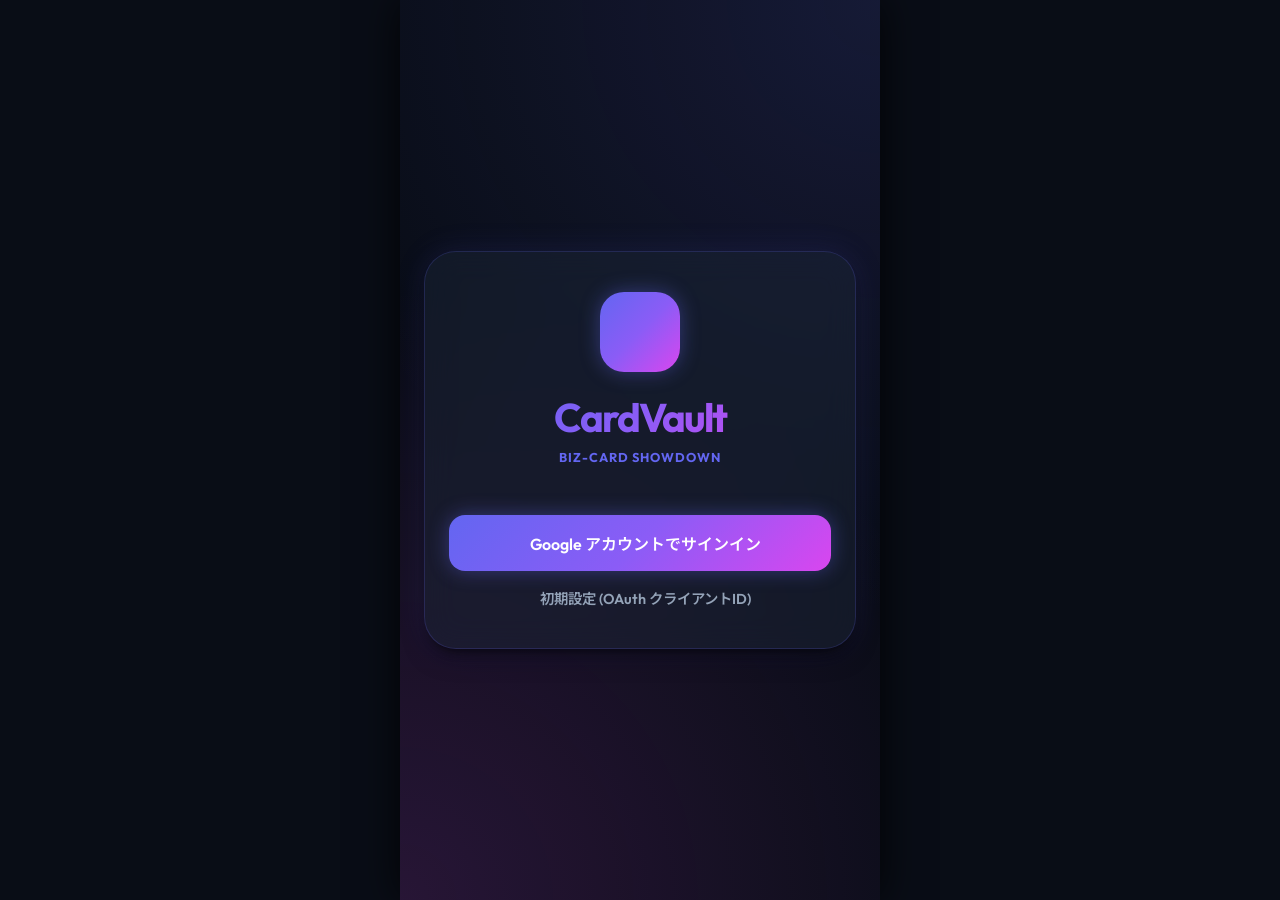
==== index.html @ 09d4449b "Rename app to CardVault and rewrite README for current feature set Update page title, manifest name," ====
<!DOCTYPE html>
<html lang="ja">
<head>
  <meta charset="UTF-8">
  <meta name="viewport" content="width=device-width, initial-scale=1.0, maximum-scale=1.0, user-scalable=no">
  <title>CardVault</title>
  
  <!-- PWA Settings -->
  <link rel="manifest" href="manifest.json">
  <meta name="theme-color" content="#0f172a">
  <link rel="apple-touch-icon" href="icon.svg">
  
  <!-- Google Fonts & Lucide Icons -->
  <link rel="preconnect" href="https://fonts.googleapis.com">
  <link rel="preconnect" href="https://fonts.gstatic.com" crossorigin>
  <link href="https://fonts.googleapis.com/css2?family=Outfit:wght@300;400;500;600;700&family=Noto+Sans+JP:wght@400;500;700&display=swap" rel="stylesheet">
  <script src="https://unpkg.com/lucide@latest"></script>

  <!-- Google Identity Services (GIS) -->
  <script src="https://accounts.google.com/gsi/client" async defer></script>
  
  <link rel="stylesheet" href="style.css">
</head>
<body>
  <div id="app" class="app-container">
    
    <!-- 1. AUTH SCREEN (ログイン画面) -->
    <section id="screen-auth" class="screen active">
      <div class="auth-card glass">
        <div class="auth-logo">
          <div class="logo-icon-wrapper">
            <i data-lucide="contact-2"></i>
          </div>
          <h1>CardVault</h1>
          <p class="app-subtitle">Biz-Card Showdown</p>
        </div>

        <div class="auth-actions">
          <button id="btn-login" class="btn btn-primary btn-lg">
            <i data-lucide="log-in"></i>
            <span data-i18n="btnLogin">Google アカウントでサインイン</span>
          </button>

          <button id="btn-open-setup" class="btn btn-text">
            <i data-lucide="settings"></i>
            <span data-i18n="btnOpenSetup">初期設定 (OAuth クライアントID)</span>
          </button>
        </div>
      </div>
    </section>

    <!-- 2. MAIN SCREEN (メイン・スワイプ名刺一覧画面) -->
    <section id="screen-main" class="screen">
      <!-- 検索・フィルターヘッダー -->
      <header class="main-header glass">
        <div class="header-top">
          <div class="app-title">
            <i data-lucide="contact-2"></i>
            <span>CardVault</span>
          </div>
          <div class="header-actions">
            <button id="btn-sync" class="btn-icon" title="同期" data-i18n-title="titleSync">
              <i data-lucide="rotate-cw"></i>
            </button>
            <button id="btn-add-card" class="btn-icon btn-add" title="新規登録" data-i18n-title="titleAdd">
              <i data-lucide="plus"></i>
            </button>
            <button id="btn-kassen" class="btn-icon" title="合戦モード" data-i18n-title="titleKassen">
              <i data-lucide="swords"></i>
            </button>
            <button id="btn-settings" class="btn-icon" title="設定" data-i18n-title="titleSettings">
              <i data-lucide="settings"></i>
            </button>
          </div>
        </div>
        
        <!-- 検索バー -->
        <div class="search-bar">
          <i data-lucide="search"></i>
          <input type="text" id="search-input" placeholder="名前・アルファベットで検索..." data-i18n-placeholder="searchPlaceholder" autocomplete="off">
          <button id="btn-clear-search" class="btn-clear hidden">
            <i data-lucide="x"></i>
          </button>
        </div>

        <!-- タグフィルター (横スクロール) -->
        <div class="tag-filter-container">
          <div id="tag-filters" class="tag-filters">
            <button class="tag-filter-item active" data-tag="all" data-i18n="tagAll">すべて</button>
            <!-- 動的にタグが追加されます -->
          </div>
        </div>
      </header>

      <!-- スワイプカードエリア -->
      <main class="card-viewer-container">
        <!-- カードスタック（Tinder風フリック）またはスライダー -->
        <div id="card-deck" class="card-deck">
          <!-- JSで動的にカードが挿入されます -->
          <div class="empty-state">
            <i data-lucide="inbox"></i>
            <p data-i18n="emptyNoCards">名刺が登録されていません</p>
            <button id="btn-empty-add" class="btn btn-primary">
              <i data-lucide="plus"></i>
              <span data-i18n="emptyAddFirst">最初の一枚を登録する</span>
            </button>
          </div>
        </div>

        <!-- ページネーション・操作インジケータ -->
        <div id="card-indicator" class="card-indicator hidden">
          <button id="btn-prev-card" class="indicator-btn"><i data-lucide="chevron-left"></i></button>
          <span id="card-counter">0 / 0</span>
          <button id="btn-next-card" class="indicator-btn"><i data-lucide="chevron-right"></i></button>
        </div>
      </main>
    </section>

    <!-- 3. ADD CARD SCREEN (名刺新規登録モーダル/画面) -->
    <section id="screen-add" class="screen">
      <div class="screen-content glass-fullscreen">
        <header class="sub-header">
          <button id="btn-cancel-add" class="btn-back">
            <i data-lucide="arrow-left"></i>
          </button>
          <h2 id="add-screen-title">新規名刺登録</h2>
          <div></div>
        </header>

        <form id="form-add-card" class="form-container">
          <!-- 画像撮影・選択エリア -->
          <div class="photo-upload-container">
            <div id="photo-preview-wrapper" class="photo-preview-wrapper">
              <img id="photo-preview" src="" alt="名刺プレビュー" data-i18n-alt="photoAlt" class="hidden">
              <div id="photo-placeholder" class="photo-placeholder">
                <i data-lucide="camera"></i>
                <span data-i18n="photoPlaceholder">名刺を撮影または画像を選択</span>
              </div>
            </div>
            <input type="file" id="input-file" accept="image/*" capture="environment" class="hidden">
            <div class="photo-buttons">
              <button type="button" id="btn-capture" class="btn btn-secondary">
                <i data-lucide="camera"></i>
                <span data-i18n="btnCapture">写真を撮る</span>
              </button>
              <button type="button" id="btn-gallery" class="btn btn-secondary">
                <i data-lucide="image"></i>
                <span data-i18n="btnGallery">アルバムから選択</span>
              </button>
            </div>
          </div>

          <!-- 入力項目 -->
          <div class="form-fields">
            <div class="form-group">
              <label for="input-name" data-i18n="labelName">氏名 / 会社名</label>
              <input type="text" id="input-name" placeholder="例：山田 太郎 / 株式会社サンプル" data-i18n-placeholder="placeholderName" required>
            </div>

            <div class="form-group">
              <label for="input-alphabet" data-i18n="labelAlphabet">検索用アルファベット (半角英数)</label>
              <input type="text" id="input-alphabet" placeholder="例：Yamada Taro / Sample Inc" data-i18n-placeholder="placeholderAlphabet" required pattern="^[a-zA-Z0-9\s\-]+$" title="半角英数字とスペースのみ入力可能です" data-i18n-title="alphabetPatternTitle">
            </div>

            <div class="form-group">
              <label for="input-registered-month" data-i18n="labelRegisteredMonth">登録年月</label>
              <input type="month" id="input-registered-month" required>
            </div>

            <div class="form-group">
              <label data-i18n="labelTags">タグ付け</label>
              <div class="tag-input-wrapper">
                <input type="text" id="input-tag" placeholder="タグを入力してEnterで追加" data-i18n-placeholder="placeholderTagInput">
                <button type="button" id="btn-add-tag" class="btn btn-secondary btn-sm" data-i18n="btnAddTag">追加</button>
              </div>
              <div id="existing-tags-section" class="existing-tags-section hidden">
                <span class="existing-tags-label" data-i18n="labelExistingTags">既存のタグから選択</span>
                <div id="existing-tags-list" class="existing-tags-list">
                  <!-- 動的に既存タグの候補が表示されます -->
                </div>
              </div>
              <div id="added-tags-list" class="added-tags-list">
                <!-- 動的に追加されたタグが表示されます -->
              </div>
            </div>

            <div class="form-group">
              <label for="input-memo" data-i18n="labelMemo">メモ</label>
              <textarea id="input-memo" rows="4" placeholder="面談内容や特徴など、自由にメモを残せます" data-i18n-placeholder="placeholderMemo"></textarea>
            </div>
          </div>

          <div class="form-actions">
            <button type="submit" id="btn-submit-card" class="btn btn-primary btn-lg btn-block">
              <i data-lucide="cloud-upload" id="btn-submit-icon"></i>
              <span id="btn-submit-text">Google ドライブへ保存</span>
            </button>
          </div>
        </form>
      </div>
    </section>

    <!-- 4. SETTINGS SCREEN (設定モーダル/画面) -->
    <section id="screen-settings" class="screen">
      <div class="screen-content glass-fullscreen">
        <header class="sub-header">
          <button id="btn-close-settings" class="btn-back">
            <i data-lucide="arrow-left"></i>
          </button>
          <h2 data-i18n="headingSettings">アプリ設定</h2>
          <div></div>
        </header>

        <div class="settings-container">
          <div class="settings-section glass-card">
            <h3 data-i18n="headingLanguage">言語</h3>
            <div id="lang-switch" class="lang-switch">
              <button type="button" class="lang-switch-btn" data-lang="ja">日本語</button>
              <button type="button" class="lang-switch-btn" data-lang="en">English</button>
            </div>
          </div>

          <div class="settings-section glass-card">
            <h3 data-i18n="headingOAuth">Google API 認証設定</h3>
            <p class="section-desc" data-i18n="oauthDesc">Google Driveへアクセスするため、ご自身の Google Cloud Console で作成したOAuthクライアントIDを入力してください。</p>

            <div class="form-group">
              <label for="input-client-id" data-i18n="labelClientId">OAuth クライアントID</label>
              <input type="text" id="input-client-id" placeholder="xxxx-xxxx.apps.googleusercontent.com">
            </div>

            <button id="btn-save-settings" class="btn btn-primary" data-i18n="btnSaveSettings">設定を保存</button>
          </div>

          <div class="settings-section glass-card">
            <h3 data-i18n="headingAccount">アカウント</h3>
            <div class="account-info">
              <div class="user-profile">
                <div id="user-avatar" class="user-avatar">
                  <i data-lucide="user"></i>
                </div>
                <div class="user-details">
                  <span id="user-name" class="user-name">未サインイン</span>
                  <span id="user-email" class="user-email">-</span>
                </div>
              </div>
              <button id="btn-logout" class="btn btn-danger btn-block">
                <i data-lucide="log-out"></i>
                <span data-i18n="btnLogout">ログアウト</span>
              </button>
            </div>
          </div>

          <div class="settings-section glass-card">
            <h3 data-i18n="headingAppInfo">アプリ情報</h3>
            <ul class="info-list">
              <li>
                <span data-i18n="infoVersion">バージョン</span>
                <span>1.0.0 (PWA)</span>
              </li>
              <li>
                <span data-i18n="infoStorage">ストレージ</span>
                <span data-i18n="infoStorageValue">Google ドライブ (BusinessCardManagerApp フォルダ)</span>
              </li>
            </ul>
          </div>
        </div>
      </div>
    </section>

    <!-- 5. KASSEN MODE SCREEN (合戦モード・完全ユーモア機能) -->
    <section id="screen-kassen" class="screen">
      <div class="screen-content glass-fullscreen">
        <header class="sub-header">
          <button id="btn-close-kassen" class="btn-back">
            <i data-lucide="arrow-left"></i>
          </button>
          <h2 data-i18n="headingKassen">合戦モード</h2>
          <div></div>
        </header>

        <div class="kassen-container">
          <div id="kassen-mode-switch" class="kassen-mode-switch">
            <button type="button" class="kassen-mode-btn active" data-mode="tag" data-i18n="modeTag">タグモード</button>
            <button type="button" class="kassen-mode-btn" data-mode="initial" data-i18n="modeInitial">イニシャルモード</button>
          </div>

          <div class="kassen-map-wrapper">
            <svg id="kassen-map" class="kassen-map" viewBox="-10 -10 20 20" preserveAspectRatio="xMidYMid meet"></svg>
            <div id="kassen-empty-state" class="kassen-empty-state hidden">
              <i data-lucide="map"></i>
              <p data-i18n="mapEmpty">名刺が登録されると大陸が生まれます</p>
            </div>
            <div id="kassen-hex-popup" class="kassen-hex-popup hidden"></div>
          </div>

          <div id="kassen-legend" class="kassen-legend"></div>

          <button id="btn-start-kassen" class="btn btn-primary btn-lg btn-block">
            <i data-lucide="swords"></i>
            <span data-i18n="btnStartKassen">合戦開始</span>
          </button>

          <div id="kassen-commentary" class="kassen-commentary hidden">
            <p id="kassen-commentary-text" class="kassen-commentary-text"></p>
            <button id="btn-skip-kassen" class="btn btn-secondary btn-block">
              <i data-lucide="fast-forward"></i>
              <span data-i18n="btnSkipKassen">スキップ</span>
            </button>
          </div>

          <div id="kassen-result" class="kassen-result hidden"></div>
        </div>
      </div>
    </section>

    <!-- 全画面ローディングオーバーレイ -->
    <div id="loading-overlay" class="loading-overlay hidden">
      <div class="spinner-wrapper">
        <div class="spinner"></div>
        <p id="loading-text">読み込み中...</p>
      </div>
    </div>

    <!-- トースト通知 -->
    <div id="toast" class="toast hidden">
      <span id="toast-message">メッセージ</span>
    </div>

  </div>

  <script src="app.js"></script>
</body>
</html>
---- style.css ----
/* -----------------------------------------
   RESET & SYSTEM VARIABLES
----------------------------------------- */
:root {
  --bg-primary: #090d16;
  --bg-secondary: #131a26;
  --bg-glass: rgba(30, 41, 59, 0.45);
  --bg-glass-heavy: rgba(15, 23, 42, 0.85);
  
  --border-glass: rgba(255, 255, 255, 0.08);
  --border-glow: rgba(99, 102, 241, 0.2);

  --accent-indigo: #6366f1;
  --accent-purple: #8b5cf6;
  --accent-pink: #d946ef;
  --accent-gradient: linear-gradient(135deg, #6366f1 0%, #8b5cf6 50%, #d946ef 100%);
  --accent-glow: 0 0 20px rgba(99, 102, 241, 0.4);

  --text-primary: #f8fafc;
  --text-secondary: #94a3b8;
  --text-muted: #64748b;
  --text-on-accent: #ffffff;

  --color-danger: #ef4444;
  --color-success: #10b981;

  --font-family: 'Outfit', 'Noto Sans JP', -apple-system, BlinkMacSystemFont, "Segoe UI", Roboto, sans-serif;
  --transition-smooth: all 0.3s cubic-bezier(0.25, 0.8, 0.25, 1);
  --shadow-lg: 0 10px 25px -5px rgba(0, 0, 0, 0.5), 0 8px 10px -6px rgba(0, 0, 0, 0.5);
  --shadow-glow: 0 0 30px rgba(99, 102, 241, 0.15);
}

* {
  box-sizing: border-box;
  margin: 0;
  padding: 0;
  -webkit-tap-highlight-color: transparent;
  user-select: none;
}

body {
  font-family: var(--font-family);
  background-color: var(--bg-primary);
  color: var(--text-primary);
  min-height: 100vh;
  height: 100vh;
  overflow: hidden;
  display: flex;
  justify-content: center;
  align-items: center;
}

/* -----------------------------------------
   APP CONTAINER & BASE SCREEN
----------------------------------------- */
.app-container {
  width: 100%;
  max-width: 480px; /* スマートフォンサイズに制限 */
  height: 100vh;
  position: relative;
  background-color: var(--bg-primary);
  overflow: hidden;
  box-shadow: 0 0 40px rgba(0, 0, 0, 0.8);
}

.screen {
  position: absolute;
  top: 0;
  left: 0;
  width: 100%;
  height: 100%;
  opacity: 0;
  pointer-events: none;
  transform: translateY(15px);
  transition: opacity 0.4s cubic-bezier(0.16, 1, 0.3, 1), transform 0.4s cubic-bezier(0.16, 1, 0.3, 1);
  display: flex;
  flex-direction: column;
  z-index: 1;
}

.screen.active {
  opacity: 1;
  pointer-events: auto;
  transform: translateY(0);
  z-index: 10;
}

/* Glassmorphism utility */
.glass {
  background: var(--bg-glass);
  backdrop-filter: blur(16px);
  -webkit-backdrop-filter: blur(16px);
  border: 1px solid var(--border-glass);
}

.glass-fullscreen {
  background: var(--bg-glass-heavy);
  backdrop-filter: blur(24px);
  -webkit-backdrop-filter: blur(24px);
  height: 100%;
  overflow-y: auto;
}

/* -----------------------------------------
   1. AUTH SCREEN (ログイン画面)
----------------------------------------- */
#screen-auth {
  display: flex;
  justify-content: center;
  align-items: center;
  padding: 24px;
  background: radial-gradient(circle at top right, rgba(99, 102, 241, 0.15) 0%, transparent 60%),
              radial-gradient(circle at bottom left, rgba(217, 70, 239, 0.15) 0%, transparent 60%);
}

.auth-card {
  width: 100%;
  padding: 40px 24px;
  border-radius: 32px;
  text-align: center;
  box-shadow: var(--shadow-lg), var(--shadow-glow);
  border: 1px solid var(--border-glow);
}

.auth-logo {
  margin-bottom: 48px;
}

.logo-icon-wrapper {
  width: 80px;
  height: 80px;
  margin: 0 auto 20px;
  background: var(--accent-gradient);
  border-radius: 24px;
  display: flex;
  justify-content: center;
  align-items: center;
  box-shadow: var(--accent-glow);
}

.logo-icon-wrapper i {
  width: 40px;
  height: 40px;
  color: var(--text-on-accent);
}

.auth-logo h1 {
  font-size: 2.5rem;
  font-weight: 700;
  letter-spacing: -0.05em;
  background: var(--accent-gradient);
  -webkit-background-clip: text;
  -webkit-text-fill-color: transparent;
  margin-bottom: 12px;
}

.auth-logo p {
  color: var(--text-secondary);
  font-size: 0.95rem;
  line-height: 1.5;
  padding: 0 10px;
}

.auth-logo p.app-subtitle {
  color: var(--accent-indigo);
  font-size: 0.8rem;
  font-weight: 700;
  letter-spacing: 0.08em;
  text-transform: uppercase;
  margin-top: -6px;
  margin-bottom: 12px;
  padding: 0;
}

.auth-actions {
  display: flex;
  flex-direction: column;
  gap: 16px;
}

/* -----------------------------------------
   BUTTONS
----------------------------------------- */
.btn {
  display: inline-flex;
  align-items: center;
  justify-content: center;
  gap: 10px;
  border: none;
  border-radius: 16px;
  font-family: var(--font-family);
  font-weight: 600;
  cursor: pointer;
  transition: var(--transition-smooth);
  outline: none;
}

.btn-primary {
  background: var(--accent-gradient);
  color: var(--text-on-accent);
  box-shadow: var(--accent-glow);
}

.btn-primary:active {
  transform: scale(0.97);
  box-shadow: 0 0 10px rgba(99, 102, 241, 0.2);
}

.btn-secondary {
  background: rgba(255, 255, 255, 0.08);
  color: var(--text-primary);
  border: 1px solid var(--border-glass);
}

.btn-secondary:active {
  background: rgba(255, 255, 255, 0.15);
}

.btn-danger {
  background: rgba(239, 68, 68, 0.15);
  color: var(--color-danger);
  border: 1px solid rgba(239, 68, 68, 0.3);
}

.btn-danger:active {
  background: rgba(239, 68, 68, 0.3);
}

.btn-text {
  background: transparent;
  color: var(--text-secondary);
  font-size: 0.9rem;
}

.btn-text:active {
  color: var(--text-primary);
}

.btn-lg {
  padding: 16px 28px;
  font-size: 1rem;
}

.btn-sm {
  padding: 8px 16px;
  font-size: 0.85rem;
  border-radius: 10px;
}

.btn-block {
  width: 100%;
}

.btn-icon {
  width: 40px;
  height: 40px;
  border-radius: 12px;
  border: 1px solid var(--border-glass);
  background: rgba(255, 255, 255, 0.05);
  color: var(--text-primary);
  display: flex;
  justify-content: center;
  align-items: center;
  cursor: pointer;
  transition: var(--transition-smooth);
}

.btn-icon:active {
  background: rgba(255, 255, 255, 0.15);
  transform: scale(0.95);
}

.btn-icon.btn-add {
  background: var(--accent-gradient);
  border: none;
  box-shadow: 0 0 12px rgba(99, 102, 241, 0.3);
}

/* -----------------------------------------
   2. MAIN SCREEN (ヘッダー・検索・フィルター)
----------------------------------------- */
#screen-main {
  background: radial-gradient(circle at bottom right, rgba(139, 92, 246, 0.08) 0%, transparent 50%),
              radial-gradient(circle at top left, rgba(99, 102, 241, 0.08) 0%, transparent 50%);
}

.main-header {
  padding: 16px 16px 8px;
  border-bottom: 1px solid var(--border-glass);
  display: flex;
  flex-direction: column;
  gap: 12px;
  z-index: 100;
}

.header-top {
  display: flex;
  justify-content: space-between;
  align-items: center;
}

.app-title {
  display: flex;
  align-items: center;
  gap: 8px;
  font-weight: 700;
  font-size: 1.25rem;
  letter-spacing: -0.02em;
  background: var(--accent-gradient);
  -webkit-background-clip: text;
  -webkit-text-fill-color: transparent;
}

.app-title i {
  width: 22px;
  height: 22px;
  color: var(--accent-indigo);
  -webkit-text-fill-color: initial;
}

.header-actions {
  display: flex;
  gap: 8px;
}

/* 検索バー */
.search-bar {
  position: relative;
  display: flex;
  align-items: center;
}

.search-bar i {
  position: absolute;
  left: 12px;
  width: 18px;
  height: 18px;
  color: var(--text-muted);
  pointer-events: none;
}

.search-bar input {
  width: 100%;
  padding: 12px 36px 12px 40px;
  border-radius: 14px;
  border: 1px solid var(--border-glass);
  background: rgba(15, 23, 42, 0.4);
  color: var(--text-primary);
  font-family: var(--font-family);
  font-size: 0.95rem;
  outline: none;
  transition: var(--transition-smooth);
}

.search-bar input:focus {
  border-color: var(--accent-indigo);
  background: rgba(15, 23, 42, 0.7);
  box-shadow: 0 0 10px rgba(99, 102, 241, 0.15);
}

.btn-clear {
  position: absolute;
  right: 12px;
  background: transparent;
  border: none;
  color: var(--text-muted);
  cursor: pointer;
  display: flex;
  align-items: center;
}

.btn-clear i {
  position: static;
  width: 16px;
  height: 16px;
  color: var(--text-muted);
}

.hidden {
  display: none !important;
}

/* タグフィルター（横スクロール） */
.tag-filter-container {
  overflow-x: auto;
  margin: 0 -16px;
  padding: 0 16px;
  scrollbar-width: none; /* Firefox */
}

.tag-filter-container::-webkit-scrollbar {
  display: none; /* Safari/Chrome */
}

.tag-filters {
  display: flex;
  gap: 8px;
  padding-bottom: 4px;
  white-space: nowrap;
}

.tag-filter-item {
  padding: 6px 14px;
  border-radius: 20px;
  border: 1px solid var(--border-glass);
  background: rgba(255, 255, 255, 0.04);
  color: var(--text-secondary);
  font-family: var(--font-family);
  font-size: 0.85rem;
  font-weight: 500;
  cursor: pointer;
  transition: var(--transition-smooth);
}

.tag-filter-item.active {
  background: var(--accent-indigo);
  border-color: var(--accent-indigo);
  color: var(--text-on-accent);
  box-shadow: 0 4px 10px rgba(99, 102, 241, 0.25);
}

/* -----------------------------------------
   CARD VIEWER (スワイプ機能の中核)
----------------------------------------- */
.card-viewer-container {
  flex: 1;
  width: 100%;
  display: flex;
  flex-direction: column;
  justify-content: center;
  align-items: center;
  position: relative;
  padding: 20px 0;
  overflow: hidden;
}

.card-deck {
  width: 100%;
  height: 480px;
  display: flex;
  overflow-x: auto;
  scroll-snap-type: x mandatory;
  scrollbar-width: none;
  -ms-overflow-style: none;
  scroll-behavior: smooth;
  gap: 20px;
  padding: 0 40px;
}

.card-deck::-webkit-scrollbar {
  display: none;
}

/* 各名刺カード */
.business-card {
  flex: 0 0 calc(100vw - 80px);
  max-width: 360px;
  height: 100%;
  scroll-snap-align: center;
  scroll-snap-stop: always;
  position: relative;
  border-radius: 28px;
  overflow: hidden;
  box-shadow: var(--shadow-lg);
  border: 1px solid var(--border-glass);
  background: #1e293b;
  display: flex;
  flex-direction: column;
  transition: transform 0.3s ease, opacity 0.3s ease;
  transform-origin: center;
}

/* スワイプ中のアニメーション（JSで直接制御されるが予備設定） */
.business-card.swiping {
  transition: none;
}

/* カードの背面画像（ぼかし効果用） */
.card-bg-blur {
  position: absolute;
  top: 0;
  left: 0;
  width: 100%;
  height: 100%;
  background-size: cover;
  background-position: center;
  filter: blur(30px) brightness(0.4);
  transform: scale(1.1);
  z-index: 1;
  pointer-events: none;
}

/* 名刺画像エリア */
.card-image-wrapper {
  flex: 1;
  position: relative;
  z-index: 2;
  overflow: hidden;
  display: flex;
  justify-content: center;
  align-items: center;
  background: rgba(0, 0, 0, 0.2);
  margin: 12px;
  border-radius: 20px;
  border: 1px solid rgba(255, 255, 255, 0.05);
}

.card-image {
  max-width: 100%;
  max-height: 100%;
  object-fit: contain;
  box-shadow: 0 4px 15px rgba(0, 0, 0, 0.3);
}

/* カード情報エリア */
.card-info {
  position: relative;
  z-index: 2;
  padding: 16px 20px 24px;
  background: linear-gradient(to top, rgba(15, 23, 42, 0.95) 0%, rgba(15, 23, 42, 0.7) 100%);
  border-top: 1px solid var(--border-glass);
}

.card-info .name-row {
  display: flex;
  justify-content: space-between;
  align-items: flex-start;
  margin-bottom: 8px;
}

.card-actions {
  display: flex;
  align-items: center;
  gap: 2px;
}

.card-info h3 {
  font-size: 1.3rem;
  font-weight: 700;
  color: var(--text-primary);
}

.card-info .alphabet {
  font-size: 0.85rem;
  color: var(--text-secondary);
  font-weight: 500;
  text-transform: uppercase;
  letter-spacing: 0.05em;
  margin-top: 2px;
}

.card-registered-month {
  display: inline-flex;
  align-items: center;
  gap: 4px;
  margin-top: 6px;
  font-size: 0.75rem;
  font-weight: 500;
  color: var(--text-muted);
}

.card-registered-month i {
  width: 12px;
  height: 12px;
}

.card-tags {
  display: flex;
  flex-wrap: wrap;
  gap: 6px;
  margin-top: 10px;
}

.card-tag {
  font-size: 0.75rem;
  font-weight: 600;
  padding: 4px 10px;
  border-radius: 8px;
  background: rgba(99, 102, 241, 0.15);
  color: #a5b4fc;
  border: 1px solid rgba(99, 102, 241, 0.3);
}

.card-memo {
  margin-top: 10px;
  padding-top: 10px;
  border-top: 1px solid var(--border-glass);
  font-size: 0.85rem;
  line-height: 1.5;
  color: var(--text-secondary);
  white-space: pre-wrap;
  word-break: break-word;
  max-height: 4.5em;
  overflow-y: auto;
}

/* ページインジケーター */
.card-indicator {
  display: flex;
  align-items: center;
  gap: 16px;
  margin-top: 16px;
  font-weight: 600;
  font-size: 0.9rem;
  color: var(--text-secondary);
  z-index: 10;
}

.indicator-btn {
  background: transparent;
  border: none;
  color: var(--text-secondary);
  cursor: pointer;
  display: flex;
  align-items: center;
  justify-content: center;
  width: 32px;
  height: 32px;
  border-radius: 50%;
  transition: var(--transition-smooth);
}

.indicator-btn:active {
  background: rgba(255, 255, 255, 0.08);
  color: var(--text-primary);
}

/* 空ステート */
.empty-state {
  display: flex;
  flex-direction: column;
  justify-content: center;
  align-items: center;
  text-align: center;
  padding: 40px 20px;
  color: var(--text-secondary);
}

.empty-state i {
  width: 64px;
  height: 64px;
  color: var(--text-muted);
  margin-bottom: 16px;
}

.empty-state p {
  font-size: 1rem;
  margin-bottom: 24px;
}

/* -----------------------------------------
   3. SUB SCREENS (モーダル全画面共通)
----------------------------------------- */
.sub-header {
  padding: 16px;
  display: flex;
  justify-content: space-between;
  align-items: center;
  border-bottom: 1px solid var(--border-glass);
  position: sticky;
  top: 0;
  background: rgba(15, 23, 42, 0.8);
  backdrop-filter: blur(12px);
  -webkit-backdrop-filter: blur(12px);
  z-index: 100;
}

.sub-header h2 {
  font-size: 1.15rem;
  font-weight: 700;
}

.btn-back {
  background: transparent;
  border: none;
  color: var(--text-primary);
  cursor: pointer;
  display: flex;
  align-items: center;
}

/* フォーム共通 */
.form-container {
  padding: 24px 20px 40px;
  display: flex;
  flex-direction: column;
  gap: 24px;
}

.photo-upload-container {
  display: flex;
  flex-direction: column;
  align-items: center;
  gap: 16px;
}

.photo-preview-wrapper {
  width: 100%;
  aspect-ratio: 1.6 / 1; /* 一般的な名刺比率 */
  border-radius: 20px;
  border: 2px dashed rgba(255, 255, 255, 0.15);
  background: rgba(15, 23, 42, 0.5);
  display: flex;
  justify-content: center;
  align-items: center;
  overflow: hidden;
  cursor: pointer;
  transition: var(--transition-smooth);
}

.photo-preview-wrapper:active {
  border-color: var(--accent-indigo);
  background: rgba(15, 23, 42, 0.8);
}

.photo-preview-wrapper img {
  width: 100%;
  height: 100%;
  object-fit: contain;
}

.photo-placeholder {
  display: flex;
  flex-direction: column;
  align-items: center;
  gap: 12px;
  color: var(--text-secondary);
}

.photo-placeholder i {
  width: 48px;
  height: 48px;
  color: var(--text-muted);
}

.photo-placeholder span {
  font-size: 0.9rem;
}

.photo-buttons {
  display: flex;
  gap: 12px;
  width: 100%;
}

.photo-buttons button {
  flex: 1;
  padding: 12px;
  font-size: 0.9rem;
}

.form-fields {
  display: flex;
  flex-direction: column;
  gap: 16px;
}

.form-group {
  display: flex;
  flex-direction: column;
  gap: 8px;
}

.form-group label {
  font-size: 0.85rem;
  font-weight: 600;
  color: var(--text-secondary);
}

.form-group input,
.form-group textarea {
  padding: 14px;
  border-radius: 12px;
  border: 1px solid var(--border-glass);
  background: rgba(15, 23, 42, 0.5);
  color: var(--text-primary);
  font-family: var(--font-family);
  font-size: 0.95rem;
  outline: none;
  transition: var(--transition-smooth);
}

.form-group input:focus,
.form-group textarea:focus {
  border-color: var(--accent-indigo);
  background: rgba(15, 23, 42, 0.8);
}

.form-group textarea {
  resize: vertical;
  min-height: 90px;
}

.tag-input-wrapper {
  display: flex;
  gap: 8px;
}

.tag-input-wrapper input {
  flex: 1;
}

.existing-tags-section {
  margin-top: 12px;
}

.existing-tags-label {
  display: block;
  font-size: 0.75rem;
  font-weight: 500;
  color: var(--text-muted);
  margin-bottom: 8px;
}

.existing-tags-list {
  display: flex;
  flex-wrap: wrap;
  gap: 8px;
}

.existing-tag-chip {
  padding: 6px 14px;
  border-radius: 20px;
  border: 1px solid var(--border-glass);
  background: rgba(255, 255, 255, 0.04);
  color: var(--text-secondary);
  font-family: var(--font-family);
  font-size: 0.8rem;
  font-weight: 500;
  cursor: pointer;
  transition: var(--transition-smooth);
}

.existing-tag-chip:active {
  background: var(--accent-indigo);
  border-color: var(--accent-indigo);
  color: var(--text-on-accent);
}

.added-tags-list {
  display: flex;
  flex-wrap: wrap;
  gap: 8px;
  margin-top: 8px;
}

.added-tag-badge {
  display: inline-flex;
  align-items: center;
  gap: 6px;
  font-size: 0.8rem;
  font-weight: 500;
  padding: 6px 12px;
  border-radius: 10px;
  background: rgba(217, 70, 239, 0.15);
  color: #f472b6;
  border: 1px solid rgba(217, 70, 239, 0.3);
}

.added-tag-badge i {
  width: 14px;
  height: 14px;
  cursor: pointer;
}

/* -----------------------------------------
   4. SETTINGS SCREEN (設定画面)
----------------------------------------- */
.settings-container {
  padding: 20px;
  display: flex;
  flex-direction: column;
  gap: 20px;
}

.settings-section {
  padding: 20px;
  border-radius: 20px;
  display: flex;
  flex-direction: column;
  gap: 16px;
}

.glass-card {
  background: rgba(30, 41, 59, 0.3);
  border: 1px solid var(--border-glass);
}

.settings-section h3 {
  font-size: 1rem;
  font-weight: 700;
  border-left: 3px solid var(--accent-indigo);
  padding-left: 8px;
}

.section-desc {
  font-size: 0.8rem;
  color: var(--text-secondary);
  line-height: 1.4;
}

.lang-switch {
  display: flex;
  padding: 4px;
  border-radius: 14px;
  background: rgba(15, 23, 42, 0.5);
  border: 1px solid var(--border-glass);
  gap: 4px;
}

.lang-switch-btn {
  flex: 1;
  padding: 10px;
  border-radius: 10px;
  border: none;
  background: transparent;
  color: var(--text-secondary);
  font-family: var(--font-family);
  font-size: 0.85rem;
  font-weight: 600;
  cursor: pointer;
  transition: var(--transition-smooth);
}

.lang-switch-btn.active {
  background: var(--accent-gradient);
  color: var(--text-on-accent);
  box-shadow: 0 4px 10px rgba(99, 102, 241, 0.25);
}

.account-info {
  display: flex;
  flex-direction: column;
  gap: 16px;
}

.user-profile {
  display: flex;
  align-items: center;
  gap: 12px;
}

.user-avatar {
  width: 48px;
  height: 48px;
  border-radius: 50%;
  background: var(--accent-gradient);
  display: flex;
  justify-content: center;
  align-items: center;
}

.user-avatar i {
  width: 24px;
  height: 24px;
  color: var(--text-on-accent);
}

.user-details {
  display: flex;
  flex-direction: column;
}

.user-name {
  font-weight: 600;
  font-size: 0.95rem;
}

.user-email {
  font-size: 0.8rem;
  color: var(--text-secondary);
}

.info-list {
  list-style: none;
}

.info-list li {
  display: flex;
  justify-content: space-between;
  padding: 12px 0;
  font-size: 0.85rem;
  border-bottom: 1px solid rgba(255, 255, 255, 0.05);
}

.info-list li:last-child {
  border-bottom: none;
}

.info-list li span:first-child {
  color: var(--text-secondary);
}

/* -----------------------------------------
   5. KASSEN MODE SCREEN (合戦モード・完全ユーモア機能)
----------------------------------------- */
.kassen-container {
  padding: 20px;
  display: flex;
  flex-direction: column;
  gap: 16px;
}

.kassen-mode-switch {
  display: flex;
  padding: 4px;
  border-radius: 14px;
  background: rgba(15, 23, 42, 0.5);
  border: 1px solid var(--border-glass);
  gap: 4px;
}

.kassen-mode-btn {
  flex: 1;
  padding: 10px;
  border-radius: 10px;
  border: none;
  background: transparent;
  color: var(--text-secondary);
  font-family: var(--font-family);
  font-size: 0.85rem;
  font-weight: 600;
  cursor: pointer;
  transition: var(--transition-smooth);
}

.kassen-mode-btn.active {
  background: var(--accent-gradient);
  color: var(--text-on-accent);
  box-shadow: 0 4px 10px rgba(99, 102, 241, 0.25);
}

.kassen-map-wrapper {
  position: relative;
  border-radius: 20px;
  overflow: hidden;
  background: radial-gradient(ellipse at center, rgba(56, 189, 248, 0.18) 0%, rgba(15, 23, 42, 0.9) 72%);
  border: 1px solid var(--border-glass);
  aspect-ratio: 1 / 1;
}

.kassen-map {
  width: 100%;
  height: 100%;
  display: block;
}

.kassen-hex {
  stroke: rgba(15, 23, 42, 0.6);
  stroke-width: 0.6;
  transition: opacity 0.4s ease, filter 0.4s ease, transform 0.4s ease;
  transform-origin: center;
  transform-box: fill-box;
}

.kassen-hex-winner {
  filter: drop-shadow(0 0 3px #facc15);
  stroke: #facc15;
  stroke-width: 1;
  animation: kassen-pulse 1.1s ease-in-out infinite;
}

.kassen-hex-loser {
  opacity: 0.25;
  filter: grayscale(0.6);
}

@keyframes kassen-pulse {
  0%, 100% { transform: scale(1); }
  50% { transform: scale(1.08); }
}

.kassen-hex-popup {
  position: absolute;
  left: 0;
  top: 0;
  transform: translate(-50%, -100%);
  padding: 6px 12px;
  border-radius: 10px;
  background: rgba(15, 23, 42, 0.95);
  border: 1px solid var(--border-glass);
  color: var(--text-primary);
  font-size: 0.8rem;
  font-weight: 700;
  white-space: nowrap;
  pointer-events: none;
  z-index: 10;
  box-shadow: 0 4px 12px rgba(0, 0, 0, 0.35);
  opacity: 0;
  transition: opacity 0.15s ease;
}

.kassen-hex-popup.visible {
  opacity: 1;
}

.kassen-empty-state {
  position: absolute;
  inset: 0;
  display: flex;
  flex-direction: column;
  justify-content: center;
  align-items: center;
  text-align: center;
  padding: 20px;
  color: var(--text-secondary);
}

.kassen-empty-state i {
  width: 40px;
  height: 40px;
  color: var(--text-muted);
  margin-bottom: 12px;
}

.kassen-empty-state p {
  font-size: 0.85rem;
}

.kassen-legend {
  display: flex;
  flex-wrap: wrap;
  gap: 8px;
}

.kassen-legend-item {
  display: inline-flex;
  align-items: center;
  gap: 6px;
  padding: 6px 10px;
  border-radius: 20px;
  background: rgba(255, 255, 255, 0.04);
  border: 1px solid var(--border-glass);
  font-size: 0.75rem;
}

.kassen-legend-dot {
  width: 10px;
  height: 10px;
  border-radius: 50%;
  flex-shrink: 0;
}

.kassen-legend-label {
  color: var(--text-secondary);
  font-weight: 500;
}

.kassen-legend-count {
  color: var(--text-muted);
}

.kassen-mode-btn:disabled,
.btn-back:disabled {
  opacity: 0.4;
  cursor: not-allowed;
}

.kassen-commentary {
  padding: 20px;
  border-radius: 20px;
  background: rgba(30, 41, 59, 0.5);
  border: 1px solid var(--border-glass);
  display: flex;
  flex-direction: column;
  gap: 14px;
  animation: kassen-reveal 0.3s ease;
}

.kassen-commentary-text {
  font-size: 0.9rem;
  font-weight: 600;
  line-height: 1.5;
  text-align: center;
  color: var(--text-primary);
  min-height: 2.7em;
}

.kassen-result-card {
  padding: 20px;
  border-radius: 20px;
  display: flex;
  flex-direction: column;
  gap: 16px;
  animation: kassen-reveal 0.4s ease;
}

@keyframes kassen-reveal {
  from { opacity: 0; transform: translateY(8px); }
  to { opacity: 1; transform: translateY(0); }
}

.kassen-result-badge {
  font-size: 0.95rem;
  font-weight: 700;
  text-align: center;
  color: #facc15;
}

.kassen-mvp {
  display: flex;
  align-items: center;
  gap: 16px;
}

.kassen-mvp-clickable {
  width: 100%;
  border: none;
  background: transparent;
  padding: 4px;
  border-radius: 14px;
  font-family: var(--font-family);
  text-align: left;
  cursor: pointer;
  transition: var(--transition-smooth);
}

.kassen-mvp-clickable:active {
  background: rgba(255, 255, 255, 0.06);
}

.kassen-mvp-arrow {
  width: 18px;
  height: 18px;
  color: var(--text-muted);
  margin-left: auto;
  flex-shrink: 0;
}

.kassen-mvp-image-wrapper {
  width: 72px;
  height: 72px;
  border-radius: 50%;
  overflow: hidden;
  flex-shrink: 0;
  background: var(--accent-gradient);
  display: flex;
  justify-content: center;
  align-items: center;
  border: 2px solid #facc15;
}

.kassen-mvp-image-wrapper img {
  width: 100%;
  height: 100%;
  object-fit: cover;
}

.kassen-mvp-image-wrapper i {
  width: 32px;
  height: 32px;
  color: var(--text-on-accent);
}

.kassen-mvp-info {
  display: flex;
  flex-direction: column;
}

.kassen-mvp-label {
  font-size: 0.7rem;
  font-weight: 600;
  color: var(--text-muted);
  text-transform: uppercase;
  letter-spacing: 0.05em;
  margin-bottom: 2px;
}

.kassen-mvp-info h3 {
  font-size: 1.15rem;
  font-weight: 700;
  color: var(--text-primary);
}

.kassen-mvp-info .alphabet {
  font-size: 0.8rem;
  color: var(--text-secondary);
  margin-top: 2px;
}

/* -----------------------------------------
   OVERLAYS (LOADING & TOAST)
----------------------------------------- */
.loading-overlay {
  position: absolute;
  top: 0;
  left: 0;
  width: 100%;
  height: 100%;
  background: rgba(9, 13, 22, 0.85);
  backdrop-filter: blur(8px);
  -webkit-backdrop-filter: blur(8px);
  display: flex;
  justify-content: center;
  align-items: center;
  z-index: 2000;
  opacity: 0;
  pointer-events: none;
  transition: opacity 0.3s ease;
}

.loading-overlay:not(.hidden) {
  opacity: 1;
  pointer-events: auto;
}

.spinner-wrapper {
  text-align: center;
}

.spinner {
  width: 50px;
  height: 50px;
  border: 4px fill var(--border-glass);
  border-top: 4px solid var(--accent-indigo);
  border-radius: 50%;
  animation: spin 1s linear infinite;
  margin: 0 auto 16px;
  box-shadow: 0 0 15px rgba(99, 102, 241, 0.2);
}

@keyframes spin {
  0% { transform: rotate(0deg); }
  100% { transform: rotate(360deg); }
}

#loading-text {
  font-size: 0.95rem;
  font-weight: 500;
  color: var(--text-primary);
}

/* トースト通知 */
.toast {
  position: absolute;
  bottom: 24px;
  left: 50%;
  transform: translateX(-50%) translateY(20px);
  background: var(--bg-glass-heavy);
  border: 1px solid var(--accent-indigo);
  padding: 12px 24px;
  border-radius: 12px;
  box-shadow: var(--shadow-lg), var(--shadow-glow);
  z-index: 3000;
  opacity: 0;
  pointer-events: none;
  transition: opacity 0.3s ease, transform 0.3s cubic-bezier(0.175, 0.885, 0.32, 1.275);
}

.toast.active {
  opacity: 1;
  transform: translateX(-50%) translateY(0);
}

#toast-message {
  font-size: 0.85rem;
  font-weight: 600;
  color: var(--text-primary);
}
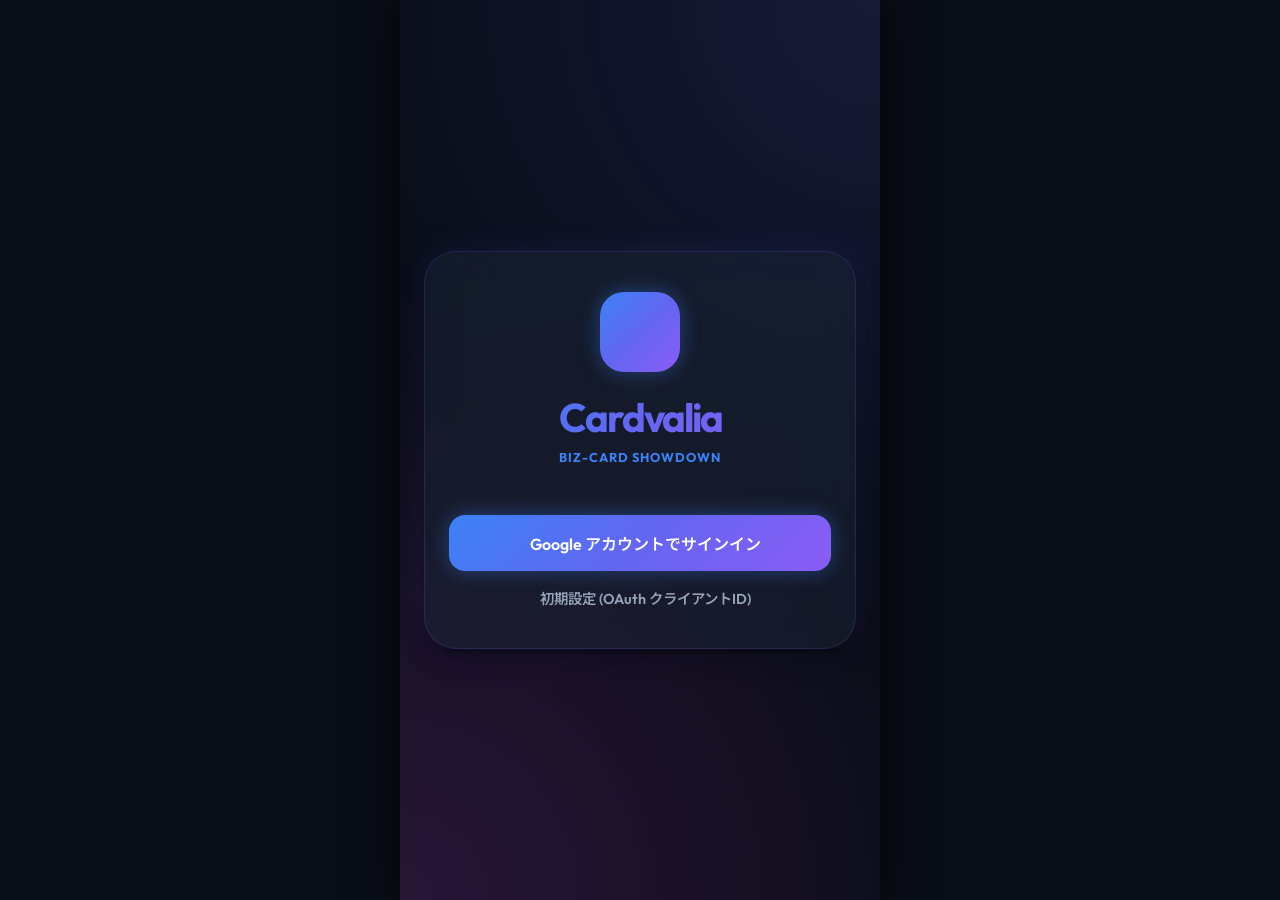
==== commit cbeb271c: "Add Missions feature, retheme accent colors, and rename app to Cardvalia - Add a Missions screen wit" ====
--- a/index.html
+++ b/index.html
@@ -3,12 +3,12 @@
 <head>
   <meta charset="UTF-8">
   <meta name="viewport" content="width=device-width, initial-scale=1.0, maximum-scale=1.0, user-scalable=no">
-  <title>CardVault</title>
+  <title>Cardvalia</title>
   
   <!-- PWA Settings -->
   <link rel="manifest" href="manifest.json">
   <meta name="theme-color" content="#0f172a">
-  <link rel="apple-touch-icon" href="icon.svg">
+  <link rel="apple-touch-icon" href="icon-192.png">
   
   <!-- Google Fonts & Lucide Icons -->
   <link rel="preconnect" href="https://fonts.googleapis.com">
@@ -31,7 +31,7 @@
           <div class="logo-icon-wrapper">
             <i data-lucide="contact-2"></i>
           </div>
-          <h1>CardVault</h1>
+          <h1>Cardvalia</h1>
           <p class="app-subtitle">Biz-Card Showdown</p>
         </div>
 
@@ -56,18 +56,15 @@
         <div class="header-top">
           <div class="app-title">
             <i data-lucide="contact-2"></i>
-            <span>CardVault</span>
+            <span>Cardvalia</span>
           </div>
           <div class="header-actions">
-            <button id="btn-sync" class="btn-icon" title="同期" data-i18n-title="titleSync">
-              <i data-lucide="rotate-cw"></i>
-            </button>
-            <button id="btn-add-card" class="btn-icon btn-add" title="新規登録" data-i18n-title="titleAdd">
-              <i data-lucide="plus"></i>
-            </button>
             <button id="btn-kassen" class="btn-icon" title="合戦モード" data-i18n-title="titleKassen">
               <i data-lucide="swords"></i>
             </button>
+            <button id="btn-missions" class="btn-icon" title="ミッション" data-i18n-title="titleMissions">
+              <i data-lucide="target"></i>
+            </button>
             <button id="btn-settings" class="btn-icon" title="設定" data-i18n-title="titleSettings">
               <i data-lucide="settings"></i>
             </button>
@@ -75,11 +72,16 @@
         </div>
         
         <!-- 検索バー -->
-        <div class="search-bar">
-          <i data-lucide="search"></i>
-          <input type="text" id="search-input" placeholder="名前・アルファベットで検索..." data-i18n-placeholder="searchPlaceholder" autocomplete="off">
-          <button id="btn-clear-search" class="btn-clear hidden">
-            <i data-lucide="x"></i>
+        <div class="search-row">
+          <div class="search-bar">
+            <i data-lucide="search"></i>
+            <input type="text" id="search-input" placeholder="名前・アルファベットで検索..." data-i18n-placeholder="searchPlaceholder" autocomplete="off">
+            <button id="btn-clear-search" class="btn-clear hidden">
+              <i data-lucide="x"></i>
+            </button>
+          </div>
+          <button id="btn-sort" class="btn-icon" title="登録が新しい順" data-i18n-title="titleSortNewest">
+            <i data-lucide="arrow-down-up"></i>
           </button>
         </div>
 
@@ -113,6 +115,16 @@
           <span id="card-counter">0 / 0</span>
           <button id="btn-next-card" class="indicator-btn"><i data-lucide="chevron-right"></i></button>
         </div>
+
+        <!-- 名刺表示エリア下部の操作ボタン -->
+        <div class="card-viewer-actions">
+          <button id="btn-sync" class="btn-icon" title="同期" data-i18n-title="titleSync">
+            <i data-lucide="rotate-cw"></i>
+          </button>
+          <button id="btn-add-card" class="btn-icon btn-add" title="新規登録" data-i18n-title="titleAdd">
+            <i data-lucide="plus"></i>
+          </button>
+        </div>
       </main>
     </section>
 
@@ -249,6 +261,14 @@
                 <span data-i18n="btnLogout">ログアウト</span>
               </button>
             </div>
+          </div>
+
+          <div class="settings-section glass-card">
+            <h3 data-i18n="headingKassenData">合戦データ</h3>
+            <button id="btn-reset-kassen-history" class="btn btn-danger btn-block">
+              <i data-lucide="rotate-ccw"></i>
+              <span data-i18n="btnResetKassenHistory">合戦履歴をリセット</span>
+            </button>
           </div>
 
           <div class="settings-section glass-card">
@@ -265,6 +285,17 @@
             </ul>
           </div>
         </div>
+
+        <!-- 合戦履歴リセットの確認ダイアログ -->
+        <div id="kassen-reset-confirm" class="confirm-overlay hidden">
+          <div class="confirm-box glass">
+            <p data-i18n="confirmResetKassenHistory">すべての合戦履歴をリセットします。よろしいですか？</p>
+            <div class="confirm-actions">
+              <button id="btn-reset-kassen-history-yes" class="btn btn-primary" data-i18n="btnYes">はい</button>
+              <button id="btn-reset-kassen-history-no" class="btn btn-secondary" data-i18n="btnNo">いいえ</button>
+            </div>
+          </div>
+        </div>
       </div>
     </section>
 
@@ -276,7 +307,11 @@
             <i data-lucide="arrow-left"></i>
           </button>
           <h2 data-i18n="headingKassen">合戦モード</h2>
-          <div></div>
+          <div class="header-actions">
+            <button id="btn-kassen-ranking" class="btn-icon" title="ランキング" data-i18n-title="titleKassenRanking">
+              <i data-lucide="trophy"></i>
+            </button>
+          </div>
         </header>
 
         <div class="kassen-container">
@@ -287,11 +322,15 @@
 
           <div class="kassen-map-wrapper">
             <svg id="kassen-map" class="kassen-map" viewBox="-10 -10 20 20" preserveAspectRatio="xMidYMid meet"></svg>
+            <button id="btn-kassen-regenerate" class="kassen-map-overlay-btn" title="地形再生成" data-i18n-title="titleKassenRegenerate">
+              <i data-lucide="shuffle"></i>
+            </button>
             <div id="kassen-empty-state" class="kassen-empty-state hidden">
               <i data-lucide="map"></i>
               <p data-i18n="mapEmpty">名刺が登録されると大陸が生まれます</p>
             </div>
             <div id="kassen-hex-popup" class="kassen-hex-popup hidden"></div>
+            <div id="kassen-battle-count" class="kassen-battle-count"></div>
           </div>
 
           <div id="kassen-legend" class="kassen-legend"></div>
@@ -310,6 +349,41 @@
           </div>
 
           <div id="kassen-result" class="kassen-result hidden"></div>
+
+          <!-- ランキングモード（累計MVP数ランキング） -->
+          <div id="kassen-ranking-view" class="kassen-ranking-view hidden">
+            <h3 class="kassen-ranking-heading" data-i18n="headingKassenRanking">MVPランキング</h3>
+            <div id="kassen-ranking-list" class="kassen-ranking-list"></div>
+            <button id="btn-close-kassen-ranking" class="btn btn-secondary btn-block" data-i18n="btnClose">閉じる</button>
+          </div>
+
+          <!-- 地形再生成の確認ダイアログ -->
+          <div id="kassen-regenerate-confirm" class="confirm-overlay hidden">
+            <div class="confirm-box glass">
+              <p data-i18n="confirmKassenRegenerate">現在の地形をリセットして新しい地形にします。よろしいですか？</p>
+              <div class="confirm-actions">
+                <button id="btn-kassen-regenerate-yes" class="btn btn-primary" data-i18n="btnYes">はい</button>
+                <button id="btn-kassen-regenerate-no" class="btn btn-secondary" data-i18n="btnNo">いいえ</button>
+              </div>
+            </div>
+          </div>
+        </div>
+      </div>
+    </section>
+
+    <!-- 6. MISSIONS SCREEN (名刺登録数に応じたミッション達成) -->
+    <section id="screen-missions" class="screen">
+      <div class="screen-content glass-fullscreen">
+        <header class="sub-header">
+          <button id="btn-close-missions" class="btn-back">
+            <i data-lucide="arrow-left"></i>
+          </button>
+          <h2 data-i18n="headingMissions">ミッション</h2>
+          <div></div>
+        </header>
+
+        <div class="missions-container">
+          <div id="missions-list" class="missions-list"></div>
         </div>
       </div>
     </section>
--- a/style.css
+++ b/style.css
@@ -10,11 +10,11 @@
   --border-glass: rgba(255, 255, 255, 0.08);
   --border-glow: rgba(99, 102, 241, 0.2);
 
-  --accent-indigo: #6366f1;
-  --accent-purple: #8b5cf6;
-  --accent-pink: #d946ef;
-  --accent-gradient: linear-gradient(135deg, #6366f1 0%, #8b5cf6 50%, #d946ef 100%);
-  --accent-glow: 0 0 20px rgba(99, 102, 241, 0.4);
+  --accent-indigo: #3b82f6;
+  --accent-purple: #6366f1;
+  --accent-pink: #8b5cf6;
+  --accent-gradient: linear-gradient(135deg, #3b82f6 0%, #6366f1 50%, #8b5cf6 100%);
+  --accent-glow: 0 0 20px rgba(59, 130, 246, 0.4);
 
   --text-primary: #f8fafc;
   --text-secondary: #94a3b8;
@@ -323,7 +323,22 @@
   gap: 8px;
 }
 
-/* 検索バー */
+/* 検索バー + 並べ替えボタン */
+.search-row {
+  display: flex;
+  align-items: center;
+  gap: 8px;
+}
+
+.search-row .search-bar {
+  flex: 1;
+  min-width: 0;
+}
+
+.search-row .btn-icon {
+  flex-shrink: 0;
+}
+
 .search-bar {
   position: relative;
   display: flex;
@@ -606,6 +621,13 @@
   z-index: 10;
 }
 
+.card-viewer-actions {
+  display: flex;
+  gap: 12px;
+  margin-top: 16px;
+  z-index: 10;
+}
+
 .indicator-btn {
   background: transparent;
   border: none;
@@ -653,8 +675,8 @@
 ----------------------------------------- */
 .sub-header {
   padding: 16px;
-  display: flex;
-  justify-content: space-between;
+  display: grid;
+  grid-template-columns: 1fr auto 1fr;
   align-items: center;
   border-bottom: 1px solid var(--border-glass);
   position: sticky;
@@ -665,9 +687,20 @@
   z-index: 100;
 }
 
+/* 左右のボタン数が異なっていても、タイトルが画面全体に対して中央に来るよう
+   3カラムグリッドで組み、両端の要素はそれぞれ外側の端に寄せる */
+.sub-header > *:first-child {
+  justify-self: start;
+}
+
+.sub-header > *:last-child {
+  justify-self: end;
+}
+
 .sub-header h2 {
   font-size: 1.15rem;
   font-weight: 700;
+  text-align: center;
 }
 
 .btn-back {
@@ -1094,6 +1127,56 @@
   opacity: 1;
 }
 
+.kassen-map-overlay-btn {
+  position: absolute;
+  top: 10px;
+  left: 10px;
+  width: 36px;
+  height: 36px;
+  border-radius: 10px;
+  border: 1px solid var(--border-glass);
+  background: rgba(15, 23, 42, 0.7);
+  color: var(--text-primary);
+  display: flex;
+  justify-content: center;
+  align-items: center;
+  cursor: pointer;
+  z-index: 5;
+  transition: var(--transition-smooth);
+}
+
+.kassen-map-overlay-btn i {
+  width: 18px;
+  height: 18px;
+}
+
+.kassen-map-overlay-btn:active {
+  background: rgba(15, 23, 42, 0.9);
+  transform: scale(0.95);
+}
+
+.kassen-map-overlay-btn:disabled {
+  opacity: 0.4;
+  cursor: not-allowed;
+}
+
+.kassen-battle-count {
+  position: absolute;
+  left: 50%;
+  bottom: 10px;
+  transform: translateX(-50%);
+  padding: 4px 12px;
+  border-radius: 20px;
+  background: rgba(15, 23, 42, 0.7);
+  border: 1px solid var(--border-glass);
+  color: var(--text-secondary);
+  font-size: 0.75rem;
+  font-weight: 600;
+  white-space: nowrap;
+  pointer-events: none;
+  z-index: 5;
+}
+
 .kassen-empty-state {
   position: absolute;
   inset: 0;
@@ -1117,6 +1200,237 @@
   font-size: 0.85rem;
 }
 
+.confirm-overlay {
+  position: fixed;
+  inset: 0;
+  background: rgba(9, 13, 22, 0.75);
+  backdrop-filter: blur(4px);
+  -webkit-backdrop-filter: blur(4px);
+  display: flex;
+  justify-content: center;
+  align-items: center;
+  padding: 24px;
+  z-index: 4000;
+}
+
+.confirm-box {
+  width: 100%;
+  max-width: 340px;
+  border-radius: 20px;
+  padding: 24px;
+  text-align: center;
+}
+
+.confirm-box p {
+  font-size: 0.95rem;
+  color: var(--text-primary);
+  margin-bottom: 20px;
+  line-height: 1.5;
+  text-align: left;
+}
+
+.confirm-actions {
+  display: flex;
+  gap: 12px;
+}
+
+.confirm-actions .btn {
+  flex: 1;
+}
+
+.kassen-ranking-view {
+  display: flex;
+  flex-direction: column;
+  gap: 16px;
+}
+
+.missions-container {
+  padding: 20px;
+  display: flex;
+  flex-direction: column;
+  gap: 16px;
+}
+
+.missions-list {
+  display: flex;
+  flex-direction: column;
+  gap: 8px;
+}
+
+.mission-item {
+  display: flex;
+  align-items: center;
+  gap: 14px;
+  padding: 14px 16px;
+  border-radius: 16px;
+  background: rgba(255, 255, 255, 0.04);
+  border: 1px solid var(--border-glass);
+  opacity: 0.6;
+  transition: var(--transition-smooth);
+}
+
+.mission-item.mission-achieved {
+  opacity: 1;
+  border-color: rgba(99, 102, 241, 0.4);
+  background: rgba(99, 102, 241, 0.08);
+}
+
+.mission-icon {
+  width: 40px;
+  height: 40px;
+  flex-shrink: 0;
+  border-radius: 12px;
+  background: rgba(255, 255, 255, 0.06);
+  display: flex;
+  justify-content: center;
+  align-items: center;
+  color: var(--text-muted);
+}
+
+.mission-item.mission-achieved .mission-icon {
+  background: var(--accent-gradient);
+  color: #fff;
+}
+
+.mission-icon i {
+  width: 20px;
+  height: 20px;
+}
+
+.mission-info {
+  min-width: 0;
+}
+
+.mission-title {
+  font-size: 0.95rem;
+  font-weight: 700;
+}
+
+.mission-status {
+  font-size: 0.8rem;
+  color: var(--text-secondary);
+}
+
+.mission-item.mission-achieved .mission-status {
+  color: #a5b4fc;
+}
+
+.mission-question {
+  font-size: 1.1rem;
+  font-weight: 800;
+  color: var(--text-muted);
+}
+
+@keyframes mission-reveal-glow {
+  0% { box-shadow: 0 0 0 rgba(250, 204, 21, 0); transform: scale(1); }
+  40% { box-shadow: 0 0 24px 6px rgba(250, 204, 21, 0.55); transform: scale(1.02); }
+  100% { box-shadow: 0 0 0 rgba(250, 204, 21, 0); transform: scale(1); }
+}
+
+.mission-item.mission-revealing {
+  animation: mission-reveal-glow 0.9s ease-in-out;
+  border-color: rgba(250, 204, 21, 0.7);
+}
+
+.btn-icon.mission-glow {
+  border-color: rgba(250, 204, 21, 0.6);
+  color: #facc15;
+}
+
+.kassen-ranking-heading {
+  font-size: 1rem;
+  font-weight: 700;
+  color: var(--text-primary);
+}
+
+.kassen-ranking-empty {
+  text-align: center;
+  padding: 40px 20px;
+  color: var(--text-secondary);
+  font-size: 0.9rem;
+}
+
+.kassen-ranking-list {
+  display: flex;
+  flex-direction: column;
+  gap: 8px;
+}
+
+.kassen-ranking-item {
+  display: flex;
+  align-items: center;
+  gap: 12px;
+  width: 100%;
+  padding: 10px 14px;
+  border-radius: 14px;
+  border: 1px solid var(--border-glass);
+  background: rgba(255, 255, 255, 0.04);
+  color: var(--text-primary);
+  font-family: var(--font-family);
+  text-align: left;
+  cursor: pointer;
+  transition: var(--transition-smooth);
+}
+
+.kassen-ranking-item:active {
+  background: rgba(255, 255, 255, 0.1);
+}
+
+.kassen-ranking-rank {
+  width: 28px;
+  flex-shrink: 0;
+  font-size: 1rem;
+  font-weight: 700;
+  text-align: center;
+  color: var(--text-muted);
+  display: flex;
+  justify-content: center;
+  align-items: center;
+}
+
+.kassen-ranking-rank i {
+  width: 20px;
+  height: 20px;
+}
+
+.kassen-ranking-item.rank-1 .kassen-ranking-rank { color: #facc15; }
+.kassen-ranking-item.rank-2 .kassen-ranking-rank { color: #cbd5e1; }
+.kassen-ranking-item.rank-3 .kassen-ranking-rank { color: #d97706; }
+
+.kassen-ranking-info {
+  flex: 1;
+  min-width: 0;
+  display: flex;
+  flex-direction: column;
+}
+
+.kassen-ranking-name {
+  font-size: 0.95rem;
+  font-weight: 600;
+  white-space: nowrap;
+  overflow: hidden;
+  text-overflow: ellipsis;
+}
+
+.kassen-ranking-alphabet {
+  font-size: 0.75rem;
+  color: var(--text-secondary);
+}
+
+.kassen-ranking-count {
+  flex-shrink: 0;
+  font-size: 0.8rem;
+  font-weight: 700;
+  color: #facc15;
+  white-space: nowrap;
+}
+
+.btn-icon.active {
+  background: var(--accent-gradient);
+  border: none;
+  color: #fff;
+}
+
 .kassen-legend {
   display: flex;
   flex-wrap: wrap;
@@ -1132,6 +1446,7 @@
   background: rgba(255, 255, 255, 0.04);
   border: 1px solid var(--border-glass);
   font-size: 0.75rem;
+  transition: opacity 0.3s ease;
 }
 
 .kassen-legend-dot {
@@ -1139,6 +1454,15 @@
   height: 10px;
   border-radius: 50%;
   flex-shrink: 0;
+  transition: background-color 0.3s ease;
+}
+
+.kassen-legend-item-loser {
+  opacity: 0.4;
+}
+
+.kassen-legend-item-loser .kassen-legend-dot {
+  background: var(--text-muted) !important;
 }
 
 .kassen-legend-label {
@@ -1151,7 +1475,8 @@
 }
 
 .kassen-mode-btn:disabled,
-.btn-back:disabled {
+.btn-back:disabled,
+.btn-icon:disabled {
   opacity: 0.4;
   cursor: not-allowed;
 }
@@ -1171,7 +1496,7 @@
   font-size: 0.9rem;
   font-weight: 600;
   line-height: 1.5;
-  text-align: center;
+  text-align: left;
   color: var(--text-primary);
   min-height: 2.7em;
 }
@@ -1195,6 +1520,23 @@
   font-weight: 700;
   text-align: center;
   color: #facc15;
+}
+
+.kassen-anniversary-badge {
+  text-align: center;
+  font-size: 0.8rem;
+  font-weight: 700;
+  color: #f97316;
+  background: rgba(249, 115, 22, 0.12);
+  border: 1px solid rgba(249, 115, 22, 0.3);
+  border-radius: 10px;
+  padding: 6px 10px;
+}
+
+.kassen-centennial-badge {
+  color: #c084fc;
+  background: rgba(192, 132, 252, 0.12);
+  border: 1px solid rgba(192, 132, 252, 0.35);
 }
 
 .kassen-mvp {
@@ -1223,8 +1565,19 @@
   width: 18px;
   height: 18px;
   color: var(--text-muted);
-  margin-left: auto;
   flex-shrink: 0;
+}
+
+.kassen-mvp-points {
+  flex-shrink: 0;
+  font-size: 0.9rem;
+  font-weight: 700;
+  color: #facc15;
+  white-space: nowrap;
+}
+
+.kassen-mvp-points-bonus {
+  color: #f97316;
 }
 
 .kassen-mvp-image-wrapper {
@@ -1253,6 +1606,8 @@
 }
 
 .kassen-mvp-info {
+  flex: 1;
+  min-width: 0;
   display: flex;
   flex-direction: column;
 }
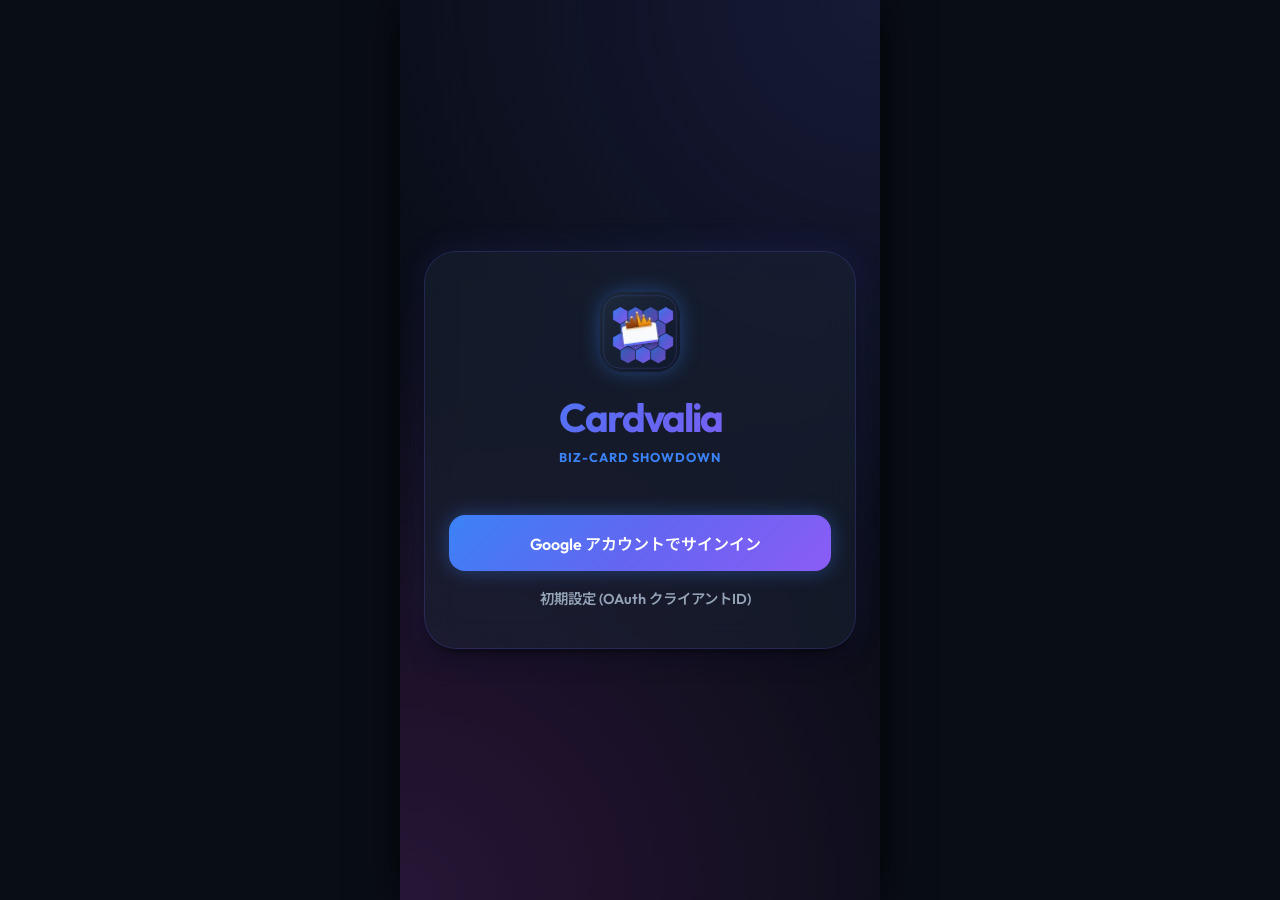
==== commit 78e1ca09: "Scroll to newly-revealed missions and use the app icon on title screens - revealNewMissions() now sc" ====
--- a/index.html
+++ b/index.html
@@ -29,7 +29,7 @@
       <div class="auth-card glass">
         <div class="auth-logo">
           <div class="logo-icon-wrapper">
-            <i data-lucide="contact-2"></i>
+            <img src="icon.svg" alt="" class="logo-icon-img">
           </div>
           <h1>Cardvalia</h1>
           <p class="app-subtitle">Biz-Card Showdown</p>
@@ -55,7 +55,7 @@
       <header class="main-header glass">
         <div class="header-top">
           <div class="app-title">
-            <i data-lucide="contact-2"></i>
+            <img src="icon.svg" alt="" class="app-title-icon">
             <span>Cardvalia</span>
           </div>
           <div class="header-actions">
--- a/style.css
+++ b/style.css
@@ -130,18 +130,18 @@
   width: 80px;
   height: 80px;
   margin: 0 auto 20px;
-  background: var(--accent-gradient);
+  display: flex;
+  justify-content: center;
+  align-items: center;
+  box-shadow: var(--accent-glow);
   border-radius: 24px;
-  display: flex;
-  justify-content: center;
-  align-items: center;
-  box-shadow: var(--accent-glow);
-}
-
-.logo-icon-wrapper i {
-  width: 40px;
-  height: 40px;
-  color: var(--text-on-accent);
+}
+
+.logo-icon-img {
+  width: 100%;
+  height: 100%;
+  border-radius: 24px;
+  display: block;
 }
 
 .auth-logo h1 {
@@ -311,11 +311,11 @@
   -webkit-text-fill-color: transparent;
 }
 
-.app-title i {
-  width: 22px;
-  height: 22px;
-  color: var(--accent-indigo);
-  -webkit-text-fill-color: initial;
+.app-title-icon {
+  width: 24px;
+  height: 24px;
+  border-radius: 6px;
+  display: block;
 }
 
 .header-actions {
